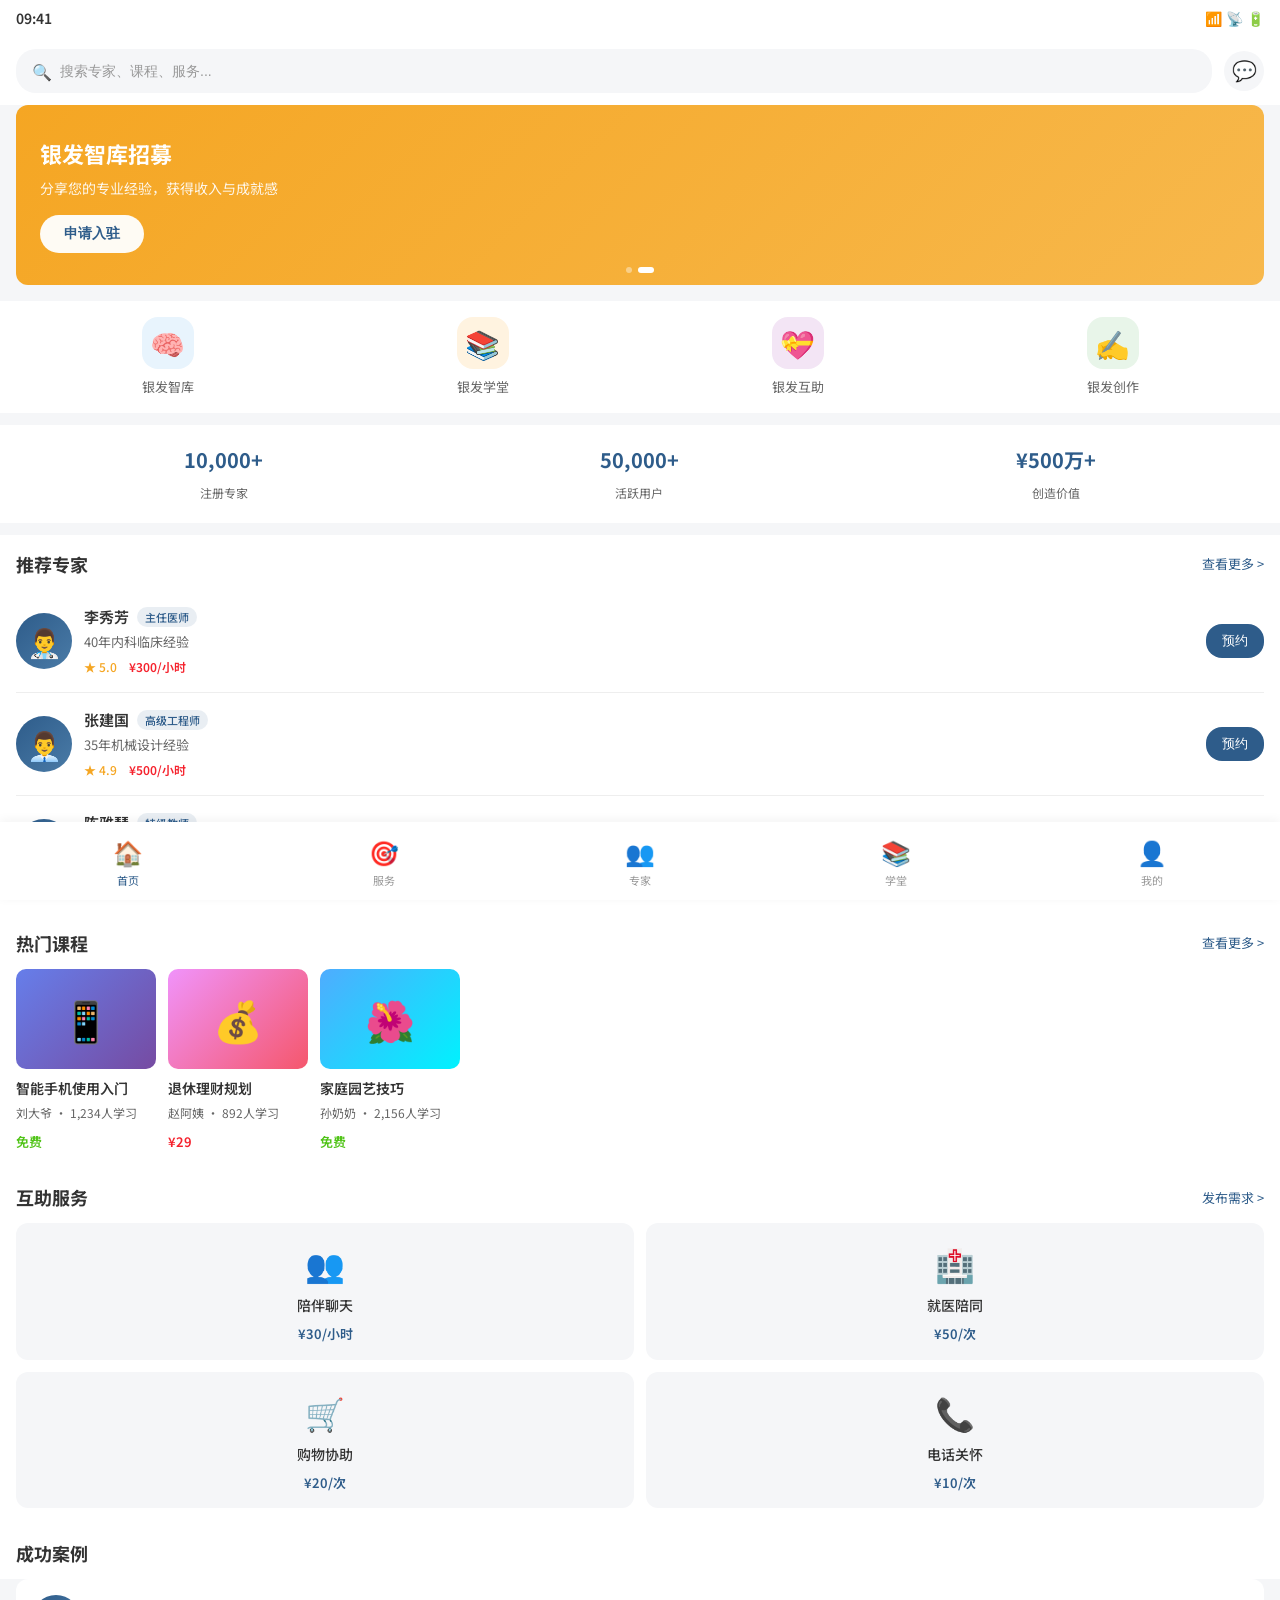
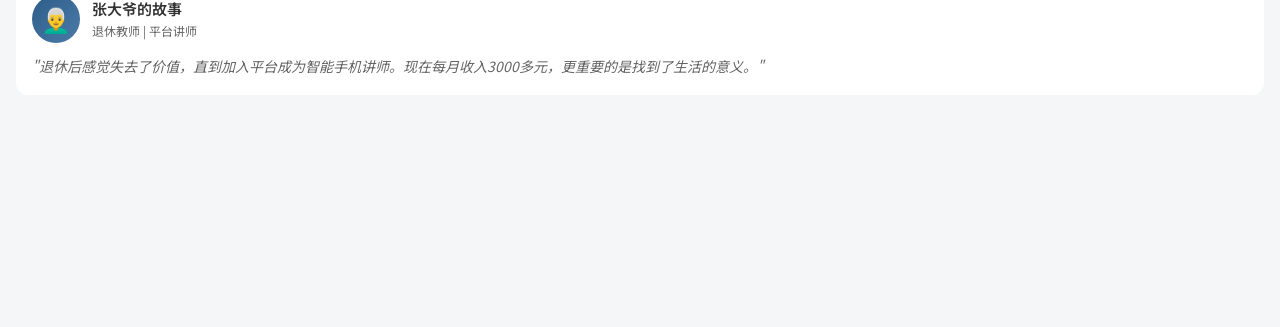
==== mobile.html @ 03b392d0 "Add files via upload" ====
<!DOCTYPE html>
<html lang="zh-CN">
<head>
    <meta charset="UTF-8">
    <meta name="viewport" content="width=device-width, initial-scale=1.0, maximum-scale=1.0, user-scalable=no">
    <meta name="apple-mobile-web-app-capable" content="yes">
    <meta name="apple-mobile-web-app-status-bar-style" content="black-translucent">
    <title>银发价值共创平台 - 手机版</title>
    <link rel="stylesheet" href="mobile.css">
    <link href="https://fonts.googleapis.com/css2?family=Noto+Sans+SC:wght@400;500;700&display=swap" rel="stylesheet">
</head>
<body>
    <!-- 底部导航栏 -->
    <nav class="bottom-nav">
        <a href="#home" class="nav-item active" data-page="home">
            <span class="nav-icon">🏠</span>
            <span class="nav-text">首页</span>
        </a>
        <a href="#services" class="nav-item" data-page="services">
            <span class="nav-icon">🎯</span>
            <span class="nav-text">服务</span>
        </a>
        <a href="#experts" class="nav-item" data-page="experts">
            <span class="nav-icon">👥</span>
            <span class="nav-text">专家</span>
        </a>
        <a href="#courses" class="nav-item" data-page="courses">
            <span class="nav-icon">📚</span>
            <span class="nav-text">学堂</span>
        </a>
        <a href="#profile" class="nav-item" data-page="profile">
            <span class="nav-icon">👤</span>
            <span class="nav-text">我的</span>
        </a>
    </nav>

    <!-- 首页 -->
    <section id="home" class="page active">
        <!-- 顶部状态栏 -->
        <div class="status-bar">
            <span class="time">09:41</span>
            <div class="status-icons">
                <span>📶</span>
                <span>📡</span>
                <span>🔋</span>
            </div>
        </div>

        <!-- 搜索栏 -->
        <div class="search-bar">
            <div class="search-input">
                <span class="search-icon">🔍</span>
                <input type="text" placeholder="搜索专家、课程、服务...">
            </div>
            <button class="msg-btn">💬</button>
        </div>

        <!-- 轮播Banner -->
        <div class="banner-slider">
            <div class="banner active" style="background: linear-gradient(135deg, #2E5C8A, #4A7BA7);">
                <div class="banner-content">
                    <h2>重新定义银发经济</h2>
                    <p>老年人不只是消费者，更是价值创造者</p>
                    <button class="banner-btn">立即加入</button>
                </div>
            </div>
            <div class="banner" style="background: linear-gradient(135deg, #F5A623, #F7B84C);">
                <div class="banner-content">
                    <h2>银发智库招募</h2>
                    <p>分享您的专业经验，获得收入与成就感</p>
                    <button class="banner-btn">申请入驻</button>
                </div>
            </div>
            <div class="banner-dots">
                <span class="dot active"></span>
                <span class="dot"></span>
            </div>
        </div>

        <!-- 快捷入口 -->
        <div class="quick-entry">
            <div class="entry-item" data-service="thinktank">
                <div class="entry-icon" style="background: #E8F4FD;">🧠</div>
                <span>银发智库</span>
            </div>
            <div class="entry-item" data-service="academy">
                <div class="entry-icon" style="background: #FFF3E0;">📚</div>
                <span>银发学堂</span>
            </div>
            <div class="entry-item" data-service="mutual">
                <div class="entry-icon" style="background: #F3E5F5;">💝</div>
                <span>银发互助</span>
            </div>
            <div class="entry-item" data-service="create">
                <div class="entry-icon" style="background: #E8F5E9;">✍️</div>
                <span>银发创作</span>
            </div>
        </div>

        <!-- 平台数据 -->
        <div class="platform-stats">
            <div class="stat-box">
                <span class="stat-num">10,000+</span>
                <span class="stat-label">注册专家</span>
            </div>
            <div class="stat-box">
                <span class="stat-num">50,000+</span>
                <span class="stat-label">活跃用户</span>
            </div>
            <div class="stat-box">
                <span class="stat-num">¥500万+</span>
                <span class="stat-label">创造价值</span>
            </div>
        </div>

        <!-- 推荐专家 -->
        <div class="section-header">
            <h3>推荐专家</h3>
            <a href="#experts" class="more-link">查看更多 ></a>
        </div>

        <div class="expert-list">
            <div class="expert-card-mini">
                <div class="expert-avatar-mini">👨‍⚕️</div>
                <div class="expert-info-mini">
                    <h4>李秀芳 <span class="expert-tag">主任医师</span></h4>
                    <p>40年内科临床经验</p>
                    <div class="expert-meta">
                        <span class="rating">★ 5.0</span>
                        <span class="price">¥300/小时</span>
                    </div>
                </div>
                <button class="btn-book">预约</button>
            </div>

            <div class="expert-card-mini">
                <div class="expert-avatar-mini">👨‍💼</div>
                <div class="expert-info-mini">
                    <h4>张建国 <span class="expert-tag">高级工程师</span></h4>
                    <p>35年机械设计经验</p>
                    <div class="expert-meta">
                        <span class="rating">★ 4.9</span>
                        <span class="price">¥500/小时</span>
                    </div>
                </div>
                <button class="btn-book">预约</button>
            </div>

            <div class="expert-card-mini">
                <div class="expert-avatar-mini">👩‍🏫</div>
                <div class="expert-info-mini">
                    <h4>陈雅琴 <span class="expert-tag">特级教师</span></h4>
                    <p>38年中学语文教学</p>
                    <div class="expert-meta">
                        <span class="rating">★ 4.9</span>
                        <span class="price">¥200/小时</span>
                    </div>
                </div>
                <button class="btn-book">预约</button>
            </div>
        </div>

        <!-- 热门课程 -->
        <div class="section-header">
            <h3>热门课程</h3>
            <a href="#courses" class="more-link">查看更多 ></a>
        </div>

        <div class="course-scroll">
            <div class="course-card-mini">
                <div class="course-img" style="background: linear-gradient(135deg, #667eea 0%, #764ba2 100%);">
                    <span class="course-icon">📱</span>
                </div>
                <div class="course-info-mini">
                    <h4>智能手机使用入门</h4>
                    <p>刘大爷 · 1,234人学习</p>
                    <span class="course-price-free">免费</span>
                </div>
            </div>

            <div class="course-card-mini">
                <div class="course-img" style="background: linear-gradient(135deg, #f093fb 0%, #f5576c 100%);">
                    <span class="course-icon">💰</span>
                </div>
                <div class="course-info-mini">
                    <h4>退休理财规划</h4>
                    <p>赵阿姨 · 892人学习</p>
                    <span class="course-price">¥29</span>
                </div>
            </div>

            <div class="course-card-mini">
                <div class="course-img" style="background: linear-gradient(135deg, #4facfe 0%, #00f2fe 100%);">
                    <span class="course-icon">🌺</span>
                </div>
                <div class="course-info-mini">
                    <h4>家庭园艺技巧</h4>
                    <p>孙奶奶 · 2,156人学习</p>
                    <span class="course-price-free">免费</span>
                </div>
            </div>
        </div>

        <!-- 互助服务 -->
        <div class="section-header">
            <h3>互助服务</h3>
            <a href="#" class="more-link">发布需求 ></a>
        </div>

        <div class="mutual-services">
            <div class="mutual-card">
                <span class="mutual-icon">👥</span>
                <span class="mutual-name">陪伴聊天</span>
                <span class="mutual-price">¥30/小时</span>
            </div>
            <div class="mutual-card">
                <span class="mutual-icon">🏥</span>
                <span class="mutual-name">就医陪同</span>
                <span class="mutual-price">¥50/次</span>
            </div>
            <div class="mutual-card">
                <span class="mutual-icon">🛒</span>
                <span class="mutual-name">购物协助</span>
                <span class="mutual-price">¥20/次</span>
            </div>
            <div class="mutual-card">
                <span class="mutual-icon">📞</span>
                <span class="mutual-name">电话关怀</span>
                <span class="mutual-price">¥10/次</span>
            </div>
        </div>

        <!-- 成功案例 -->
        <div class="section-header">
            <h3>成功案例</h3>
        </div>

        <div class="story-card-mini">
            <div class="story-header">
                <span class="story-avatar">👨‍🦳</span>
                <div class="story-author">
                    <h4>张大爷的故事</h4>
                    <p>退休教师 | 平台讲师</p>
                </div>
            </div>
            <p class="story-quote">"退休后感觉失去了价值，直到加入平台成为智能手机讲师。现在每月收入3000多元，更重要的是找到了生活的意义。"</p>
        </div>

        <!-- 底部留白 -->
        <div class="bottom-spacer"></div>
    </section>

    <!-- 服务页面 -->
    <section id="services" class="page">
        <div class="page-header">
            <h2>服务场景</h2>
        </div>

        <div class="service-grid">
            <div class="service-card-large" data-service="thinktank">
                <div class="service-header" style="background: linear-gradient(135deg, #667eea 0%, #764ba2 100%);">
                    <span class="service-icon-large">🧠</span>
                    <h3>银发智库</h3>
                    <p>经验变现，专业咨询</p>
                </div>
                <div class="service-body">
                    <div class="service-stats-row">
                        <span>2,000+ 专家入驻</span>
                        <span>500+ 企业客户</span>
                    </div>
                    <ul class="service-list">
                        <li>✓ 技术咨询与项目指导</li>
                        <li>✓ 人才培养与培训</li>
                        <li>✓ 企业顾问服务</li>
                    </ul>
                    <button class="btn-service-action">立即体验</button>
                </div>
            </div>

            <div class="service-card-large" data-service="academy">
                <div class="service-header" style="background: linear-gradient(135deg, #f093fb 0%, #f5576c 100%);">
                    <span class="service-icon-large">📚</span>
                    <h3>银发学堂</h3>
                    <p>技能共享，互相学习</p>
                </div>
                <div class="service-body">
                    <div class="service-stats-row">
                        <span>1,000+ 精品课程</span>
                        <span>5,000+ 讲师</span>
                    </div>
                    <ul class="service-list">
                        <li>✓ 财务规划课程</li>
                        <li>✓ 职场沟通技巧</li>
                        <li>✓ 智能手机使用</li>
                    </ul>
                    <button class="btn-service-action">立即体验</button>
                </div>
            </div>

            <div class="service-card-large" data-service="mutual">
                <div class="service-header" style="background: linear-gradient(135deg, #4facfe 0%, #00f2fe 100%);">
                    <span class="service-icon-large">💝</span>
                    <h3>银发互助</h3>
                    <p>情感陪伴，温暖相伴</p>
                </div>
                <div class="service-body">
                    <div class="service-stats-row">
                        <span>3,000+ 互助者</span>
                        <span>10,000+ 服务</span>
                    </div>
                    <ul class="service-list">
                        <li>✓ 陪伴聊天服务</li>
                        <li>✓ 日常照护协助</li>
                        <li>✓ 就医陪同服务</li>
                    </ul>
                    <button class="btn-service-action">立即体验</button>
                </div>
            </div>

            <div class="service-card-large" data-service="create">
                <div class="service-header" style="background: linear-gradient(135deg, #fa709a 0%, #fee140 100%);">
                    <span class="service-icon-large">✍️</span>
                    <h3>银发创作</h3>
                    <p>内容创作，分享人生</p>
                </div>
                <div class="service-body">
                    <div class="service-stats-row">
                        <span>50,000+ 原创内容</span>
                        <span>100万+ 阅读</span>
                    </div>
                    <ul class="service-list">
                        <li>✓ 文章与故事分享</li>
                        <li>✓ 视频内容创作</li>
                        <li>✓ 直播互动交流</li>
                    </ul>
                    <button class="btn-service-action">立即体验</button>
                </div>
            </div>
        </div>

        <div class="bottom-spacer"></div>
    </section>

    <!-- 专家页面 -->
    <section id="experts" class="page">
        <div class="page-header">
            <h2>银发智库</h2>
        </div>

        <!-- 搜索和筛选 -->
        <div class="filter-bar">
            <div class="search-box">
                <span class="search-icon">🔍</span>
                <input type="text" placeholder="搜索专家姓名、领域...">
            </div>
        </div>

        <div class="filter-tags">
            <span class="filter-tag active">全部</span>
            <span class="filter-tag">技术专家</span>
            <span class="filter-tag">医疗专家</span>
            <span class="filter-tag">财务专家</span>
            <span class="filter-tag">教育专家</span>
        </div>

        <!-- 专家列表 -->
        <div class="expert-list-full">
            <div class="expert-card-full">
                <div class="expert-header">
                    <span class="expert-avatar-full">👨‍⚕️</span>
                    <div class="expert-title-full">
                        <h4>李秀芳 <span class="badge">认证</span></h4>
                        <p>退休主任医师 · 40年经验</p>
                    </div>
                    <span class="expert-price-full">¥300/小时</span>
                </div>
                <div class="expert-tags-full">
                    <span class="tag-mini">健康咨询</span>
                    <span class="tag-mini">慢病管理</span>
                    <span class="tag-mini">体检解读</span>
                </div>
                <div class="expert-rating-full">
                    <span class="stars">★★★★★</span>
                    <span class="rating-text">5.0分 (256条评价)</span>
                    <span class="service-count">已服务 512 人</span>
                </div>
                <div class="expert-actions">
                    <button class="btn-consult">立即咨询</button>
                    <button class="btn-favorite">❤️</button>
                </div>
            </div>

            <div class="expert-card-full">
                <div class="expert-header">
                    <span class="expert-avatar-full">👨‍💼</span>
                    <div class="expert-title-full">
                        <h4>张建国 <span class="badge">认证</span></h4>
                        <p>退休高级工程师 · 35年经验</p>
                    </div>
                    <span class="expert-price-full">¥500/小时</span>
                </div>
                <div class="expert-tags-full">
                    <span class="tag-mini">技术咨询</span>
                    <span class="tag-mini">项目评审</span>
                    <span class="tag-mini">工艺改进</span>
                </div>
                <div class="expert-rating-full">
                    <span class="stars">★★★★★</span>
                    <span class="rating-text">4.9分 (128条评价)</span>
                    <span class="service-count">已服务 256 人</span>
                </div>
                <div class="expert-actions">
                    <button class="btn-consult">立即咨询</button>
                    <button class="btn-favorite">❤️</button>
                </div>
            </div>

            <div class="expert-card-full">
                <div class="expert-header">
                    <span class="expert-avatar-full">👩‍🏫</span>
                    <div class="expert-title-full">
                        <h4>陈雅琴 <span class="badge">认证</span></h4>
                        <p>退休特级教师 · 38年经验</p>
                    </div>
                    <span class="expert-price-full">¥200/小时</span>
                </div>
                <div class="expert-tags-full">
                    <span class="tag-mini">作文辅导</span>
                    <span class="tag-mini">阅读指导</span>
                    <span class="tag-mini">学习方法</span>
                </div>
                <div class="expert-rating-full">
                    <span class="stars">★★★★★</span>
                    <span class="rating-text">4.9分 (167条评价)</span>
                    <span class="service-count">已服务 334 人</span>
                </div>
                <div class="expert-actions">
                    <button class="btn-consult">立即咨询</button>
                    <button class="btn-favorite">❤️</button>
                </div>
            </div>

            <div class="expert-card-full">
                <div class="expert-header">
                    <span class="expert-avatar-full">👨‍💼</span>
                    <div class="expert-title-full">
                        <h4>王明德 <span class="badge">认证</span></h4>
                        <p>退休财务总监 · 30年经验</p>
                    </div>
                    <span class="expert-price-full">¥400/小时</span>
                </div>
                <div class="expert-tags-full">
                    <span class="tag-mini">财务规划</span>
                    <span class="tag-mini">税务咨询</span>
                    <span class="tag-mini">理财建议</span>
                </div>
                <div class="expert-rating-full">
                    <span class="stars">★★★★★</span>
                    <span class="rating-text">4.8分 (89条评价)</span>
                    <span class="service-count">已服务 178 人</span>
                </div>
                <div class="expert-actions">
                    <button class="btn-consult">立即咨询</button>
                    <button class="btn-favorite">❤️</button>
                </div>
            </div>
        </div>

        <div class="bottom-spacer"></div>
    </section>

    <!-- 学堂页面 -->
    <section id="courses" class="page">
        <div class="page-header">
            <h2>银发学堂</h2>
        </div>

        <!-- 课程分类 -->
        <div class="course-categories">
            <div class="category-item active">
                <span class="category-icon">📱</span>
                <span>智能设备</span>
            </div>
            <div class="category-item">
                <span class="category-icon">💰</span>
                <span>理财规划</span>
            </div>
            <div class="category-item">
                <span class="category-icon">🌺</span>
                <span>兴趣爱好</span>
            </div>
            <div class="category-item">
                <span class="category-icon">💪</span>
                <span>健康养生</span>
            </div>
            <div class="category-item">
                <span class="category-icon">🎨</span>
                <span>艺术文化</span>
            </div>
        </div>

        <!-- 课程列表 -->
        <div class="course-list-full">
            <div class="course-card-full">
                <div class="course-img-full" style="background: linear-gradient(135deg, #667eea 0%, #764ba2 100%);">
                    <span class="course-play">▶️</span>
                </div>
                <div class="course-content-full">
                    <h4>智能手机使用入门 - 从入门到精通</h4>
                    <p class="course-instructor">刘大爷 · 退休IT工程师</p>
                    <div class="course-meta-full">
                        <span class="course-students">👥 1,234人学习</span>
                        <span class="course-rating">★ 4.9分</span>
                    </div>
                    <div class="course-footer">
                        <span class="course-lessons">12节课 · 共3小时</span>
                        <span class="course-price-tag free">免费</span>
                    </div>
                </div>
            </div>

            <div class="course-card-full">
                <div class="course-img-full" style="background: linear-gradient(135deg, #f093fb 0%, #f5576c 100%);">
                    <span class="course-play">▶️</span>
                </div>
                <div class="course-content-full">
                    <h4>退休理财规划 - 让养老金保值增值</h4>
                    <p class="course-instructor">赵阿姨 · 退休银行经理</p>
                    <div class="course-meta-full">
                        <span class="course-students">👥 892人学习</span>
                        <span class="course-rating">★ 4.8分</span>
                    </div>
                    <div class="course-footer">
                        <span class="course-lessons">8节课 · 共2小时</span>
                        <span class="course-price-tag">¥29</span>
                    </div>
                </div>
            </div>

            <div class="course-card-full">
                <div class="course-img-full" style="background: linear-gradient(135deg, #4facfe 0%, #00f2fe 100%);">
                    <span class="course-play">▶️</span>
                </div>
                <div class="course-content-full">
                    <h4>家庭园艺技巧 - 打造阳台花园</h4>
                    <p class="course-instructor">孙奶奶 · 退休园艺师</p>
                    <div class="course-meta-full">
                        <span class="course-students">👥 2,156人学习</span>
                        <span class="course-rating">★ 4.9分</span>
                    </div>
                    <div class="course-footer">
                        <span class="course-lessons">15节课 · 共4小时</span>
                        <span class="course-price-tag free">免费</span>
                    </div>
                </div>
            </div>

            <div class="course-card-full">
                <div class="course-img-full" style="background: linear-gradient(135deg, #fa709a 0%, #fee140 100%);">
                    <span class="course-play">▶️</span>
                </div>
                <div class="course-content-full">
                    <h4>国画基础入门 - 梅兰竹菊</h4>
                    <p class="course-instructor">周老师 · 退休美术教师</p>
                    <div class="course-meta-full">
                        <span class="course-students">👥 567人学习</span>
                        <span class="course-rating">★ 5.0分</span>
                    </div>
                    <div class="course-footer">
                        <span class="course-lessons">20节课 · 共6小时</span>
                        <span class="course-price-tag">¥49</span>
                    </div>
                </div>
            </div>
        </div>

        <div class="bottom-spacer"></div>
    </section>

    <!-- 个人中心页面 -->
    <section id="profile" class="page">
        <!-- 用户信息 -->
        <div class="profile-header">
            <div class="profile-bg"></div>
            <div class="profile-info">
                <div class="profile-avatar">👤</div>
                <div class="profile-text">
                    <h3>点击登录</h3>
                    <p>登录后享受更多服务</p>
                </div>
                <span class="profile-arrow">></span>
            </div>
        </div>

        <!-- 功能入口 -->
        <div class="profile-menu">
            <div class="menu-item">
                <span class="menu-icon">📝</span>
                <span class="menu-text">我的预约</span>
                <span class="menu-arrow">></span>
            </div>
            <div class="menu-item">
                <span class="menu-icon">📚</span>
                <span class="menu-text">我的课程</span>
                <span class="menu-arrow">></span>
            </div>
            <div class="menu-item">
                <span class="menu-icon">❤️</span>
                <span class="menu-text">我的收藏</span>
                <span class="menu-arrow">></span>
            </div>
            <div class="menu-item">
                <span class="menu-icon">💬</span>
                <span class="menu-text">我的消息</span>
                <span class="badge-count">3</span>
                <span class="menu-arrow">></span>
            </div>
        </div>

        <!-- 成为提供者 -->
        <div class="become-provider">
            <h4>成为价值创造者</h4>
            <div class="provider-options">
                <div class="provider-option">
                    <span class="provider-icon">👨‍🏫</span>
                    <span>成为专家</span>
                </div>
                <div class="provider-option">
                    <span class="provider-icon">📚</span>
                    <span>成为讲师</span>
                </div>
                <div class="provider-option">
                    <span class="provider-icon">🤝</span>
                    <span>成为志愿者</span>
                </div>
            </div>
        </div>

        <!-- 其他功能 -->
        <div class="profile-menu">
            <div class="menu-item">
                <span class="menu-icon">🏠</span>
                <span class="menu-text">地址管理</span>
                <span class="menu-arrow">></span>
            </div>
            <div class="menu-item">
                <span class="menu-icon">💳</span>
                <span class="menu-text">钱包</span>
                <span class="menu-arrow">></span>
            </div>
            <div class="menu-item">
                <span class="menu-icon">⚙️</span>
                <span class="menu-text">设置</span>
                <span class="menu-arrow">></span>
            </div>
            <div class="menu-item">
                <span class="menu-icon">📞</span>
                <span class="menu-text">联系客服</span>
                <span class="menu-arrow">></span>
            </div>
        </div>

        <!-- 平台信息 -->
        <div class="platform-info">
            <p>客服热线：400-888-8888</p>
            <p>服务时间：9:00-18:00</p>
            <p class="version">版本 1.0.0</p>
        </div>

        <div class="bottom-spacer"></div>
    </section>

    <!-- 登录弹窗 -->
    <div id="loginModal" class="modal">
        <div class="modal-content">
            <div class="modal-header">
                <h3>欢迎登录</h3>
                <span class="modal-close">&times;</span>
            </div>
            <form id="loginForm">
                <div class="form-group">
                    <label>手机号</label>
                    <input type="tel" placeholder="请输入手机号" maxlength="11">
                </div>
                <div class="form-group">
                    <label>验证码</label>
                    <div class="verify-box">
                        <input type="text" placeholder="请输入验证码" maxlength="6">
                        <button type="button" class="btn-get-code">获取验证码</button>
                    </div>
                </div>
                <button type="submit" class="btn-login-submit">登录</button>
            </form>
            <p class="login-tips">未注册手机号验证后将自动创建账号</p>
        </div>
    </div>

    <script src="mobile.js"></script>
</body>
</html>
---- mobile.css ----
/* 移动端样式 - 银发价值共创平台 */

* {
    margin: 0;
    padding: 0;
    box-sizing: border-box;
    -webkit-tap-highlight-color: transparent;
}

:root {
    --primary-color: #2E5C8A;
    --primary-light: #4A7BA7;
    --secondary-color: #F5A623;
    --text-dark: #333333;
    --text-gray: #666666;
    --text-light: #999999;
    --bg-light: #F5F6F8;
    --bg-white: #FFFFFF;
    --border-color: #EEEEEE;
    --success-color: #52C41A;
    --warning-color: #FAAD14;
    --error-color: #F5222D;
    --safe-area-bottom: env(safe-area-inset-bottom, 0px);
}

html {
    font-size: 16px;
}

body {
    font-family: -apple-system, BlinkMacSystemFont, 'Noto Sans SC', 'Segoe UI', sans-serif;
    background: var(--bg-light);
    color: var(--text-dark);
    line-height: 1.5;
    padding-bottom: calc(60px + var(--safe-area-bottom));
    -webkit-font-smoothing: antialiased;
}

/* 页面容器 */
.page {
    display: none;
    min-height: 100vh;
    padding-bottom: 80px;
}

.page.active {
    display: block;
}

/* 底部导航栏 */
.bottom-nav {
    position: fixed;
    bottom: 0;
    left: 0;
    right: 0;
    background: var(--bg-white);
    display: flex;
    justify-content: space-around;
    padding: 8px 0 calc(8px + var(--safe-area-bottom));
    box-shadow: 0 -2px 10px rgba(0, 0, 0, 0.05);
    z-index: 1000;
}

.nav-item {
    display: flex;
    flex-direction: column;
    align-items: center;
    text-decoration: none;
    color: var(--text-light);
    padding: 4px 12px;
    transition: color 0.3s;
}

.nav-item.active {
    color: var(--primary-color);
}

.nav-icon {
    font-size: 24px;
    margin-bottom: 2px;
}

.nav-text {
    font-size: 11px;
}

/* 状态栏 */
.status-bar {
    display: flex;
    justify-content: space-between;
    align-items: center;
    padding: 8px 16px;
    background: var(--bg-white);
    font-size: 14px;
    font-weight: 600;
}

.status-icons {
    display: flex;
    gap: 4px;
}

/* 搜索栏 */
.search-bar {
    display: flex;
    align-items: center;
    gap: 12px;
    padding: 12px 16px;
    background: var(--bg-white);
}

.search-input {
    flex: 1;
    display: flex;
    align-items: center;
    background: var(--bg-light);
    border-radius: 20px;
    padding: 10px 16px;
}

.search-icon {
    font-size: 16px;
    margin-right: 8px;
    color: var(--text-light);
}

.search-input input {
    flex: 1;
    border: none;
    background: transparent;
    font-size: 14px;
    outline: none;
}

.search-input input::placeholder {
    color: var(--text-light);
}

.msg-btn {
    width: 40px;
    height: 40px;
    border: none;
    background: var(--bg-light);
    border-radius: 50%;
    font-size: 20px;
    display: flex;
    align-items: center;
    justify-content: center;
}

/* 轮播Banner */
.banner-slider {
    position: relative;
    margin: 0 16px 16px;
    border-radius: 12px;
    overflow: hidden;
}

.banner {
    display: none;
    padding: 32px 24px;
    color: white;
    min-height: 160px;
}

.banner.active {
    display: block;
}

.banner-content h2 {
    font-size: 22px;
    font-weight: 700;
    margin-bottom: 8px;
}

.banner-content p {
    font-size: 14px;
    opacity: 0.9;
    margin-bottom: 16px;
}

.banner-btn {
    background: rgba(255, 255, 255, 0.95);
    color: var(--primary-color);
    border: none;
    padding: 10px 24px;
    border-radius: 20px;
    font-size: 14px;
    font-weight: 600;
}

.banner-dots {
    position: absolute;
    bottom: 12px;
    left: 50%;
    transform: translateX(-50%);
    display: flex;
    gap: 6px;
}

.dot {
    width: 6px;
    height: 6px;
    border-radius: 50%;
    background: rgba(255, 255, 255, 0.4);
}

.dot.active {
    background: white;
    width: 16px;
    border-radius: 3px;
}

/* 快捷入口 */
.quick-entry {
    display: grid;
    grid-template-columns: repeat(4, 1fr);
    gap: 12px;
    padding: 16px;
    background: var(--bg-white);
    margin-bottom: 12px;
}

.entry-item {
    display: flex;
    flex-direction: column;
    align-items: center;
    gap: 8px;
}

.entry-icon {
    width: 52px;
    height: 52px;
    border-radius: 16px;
    display: flex;
    align-items: center;
    justify-content: center;
    font-size: 28px;
}

.entry-item span:last-child {
    font-size: 13px;
    color: var(--text-gray);
}

/* 平台数据 */
.platform-stats {
    display: flex;
    justify-content: space-around;
    padding: 20px 16px;
    background: var(--bg-white);
    margin-bottom: 12px;
}

.stat-box {
    text-align: center;
}

.stat-num {
    display: block;
    font-size: 20px;
    font-weight: 700;
    color: var(--primary-color);
    margin-bottom: 4px;
}

.stat-label {
    font-size: 12px;
    color: var(--text-gray);
}

/* 区块标题 */
.section-header {
    display: flex;
    justify-content: space-between;
    align-items: center;
    padding: 16px 16px 12px;
    background: var(--bg-white);
}

.section-header h3 {
    font-size: 18px;
    font-weight: 700;
}

.more-link {
    font-size: 13px;
    color: var(--primary-color);
    text-decoration: none;
}

/* 专家列表（迷你卡片） */
.expert-list {
    background: var(--bg-white);
    padding: 0 16px 16px;
}

.expert-card-mini {
    display: flex;
    align-items: center;
    padding: 16px 0;
    border-bottom: 1px solid var(--border-color);
}

.expert-card-mini:last-child {
    border-bottom: none;
}

.expert-avatar-mini {
    width: 56px;
    height: 56px;
    background: linear-gradient(135deg, var(--primary-color), var(--primary-light));
    border-radius: 50%;
    display: flex;
    align-items: center;
    justify-content: center;
    font-size: 28px;
    margin-right: 12px;
    flex-shrink: 0;
}

.expert-info-mini {
    flex: 1;
}

.expert-info-mini h4 {
    font-size: 15px;
    font-weight: 600;
    margin-bottom: 4px;
    display: flex;
    align-items: center;
    gap: 8px;
}

.expert-tag {
    font-size: 11px;
    color: var(--primary-color);
    background: rgba(46, 92, 138, 0.1);
    padding: 2px 8px;
    border-radius: 10px;
    font-weight: 500;
}

.expert-info-mini p {
    font-size: 13px;
    color: var(--text-gray);
    margin-bottom: 6px;
}

.expert-meta {
    display: flex;
    gap: 12px;
    font-size: 12px;
}

.rating {
    color: var(--secondary-color);
    font-weight: 500;
}

.price {
    color: var(--error-color);
    font-weight: 600;
}

.btn-book {
    background: var(--primary-color);
    color: white;
    border: none;
    padding: 8px 16px;
    border-radius: 16px;
    font-size: 13px;
    font-weight: 500;
    margin-left: 8px;
}

/* 课程滚动 */
.course-scroll {
    display: flex;
    gap: 12px;
    padding: 0 16px 16px;
    background: var(--bg-white);
    overflow-x: auto;
    scrollbar-width: none;
}

.course-scroll::-webkit-scrollbar {
    display: none;
}

.course-card-mini {
    flex-shrink: 0;
    width: 140px;
}

.course-img {
    width: 140px;
    height: 100px;
    border-radius: 10px;
    display: flex;
    align-items: center;
    justify-content: center;
    margin-bottom: 10px;
}

.course-icon {
    font-size: 40px;
}

.course-info-mini h4 {
    font-size: 14px;
    font-weight: 600;
    margin-bottom: 6px;
    line-height: 1.4;
    display: -webkit-box;
    -webkit-line-clamp: 2;
    -webkit-box-orient: vertical;
    overflow: hidden;
}

.course-info-mini p {
    font-size: 12px;
    color: var(--text-gray);
    margin-bottom: 6px;
}

.course-price-free {
    font-size: 13px;
    color: var(--success-color);
    font-weight: 600;
}

.course-price {
    font-size: 13px;
    color: var(--error-color);
    font-weight: 600;
}

/* 互助服务 */
.mutual-services {
    display: grid;
    grid-template-columns: repeat(2, 1fr);
    gap: 12px;
    padding: 0 16px 16px;
    background: var(--bg-white);
}

.mutual-card {
    background: var(--bg-light);
    border-radius: 12px;
    padding: 16px;
    display: flex;
    flex-direction: column;
    align-items: center;
    gap: 8px;
}

.mutual-icon {
    font-size: 32px;
}

.mutual-name {
    font-size: 14px;
    font-weight: 500;
}

.mutual-price {
    font-size: 13px;
    color: var(--primary-color);
    font-weight: 600;
}

/* 成功案例 */
.story-card-mini {
    background: var(--bg-white);
    margin: 0 16px 12px;
    padding: 16px;
    border-radius: 12px;
}

.story-header {
    display: flex;
    align-items: center;
    gap: 12px;
    margin-bottom: 12px;
}

.story-avatar {
    width: 48px;
    height: 48px;
    background: linear-gradient(135deg, var(--primary-color), var(--primary-light));
    border-radius: 50%;
    display: flex;
    align-items: center;
    justify-content: center;
    font-size: 24px;
}

.story-author h4 {
    font-size: 15px;
    font-weight: 600;
    margin-bottom: 2px;
}

.story-author p {
    font-size: 12px;
    color: var(--text-gray);
}

.story-quote {
    font-size: 14px;
    color: var(--text-gray);
    line-height: 1.7;
    font-style: italic;
}

/* 页面标题 */
.page-header {
    background: var(--bg-white);
    padding: 16px;
    text-align: center;
    border-bottom: 1px solid var(--border-color);
}

.page-header h2 {
    font-size: 18px;
    font-weight: 700;
}

/* 服务页面 */
.service-grid {
    padding: 16px;
}

.service-card-large {
    background: var(--bg-white);
    border-radius: 16px;
    overflow: hidden;
    margin-bottom: 16px;
    box-shadow: 0 2px 8px rgba(0, 0, 0, 0.04);
}

.service-header {
    padding: 24px;
    color: white;
    text-align: center;
}

.service-icon-large {
    font-size: 48px;
    display: block;
    margin-bottom: 12px;
}

.service-header h3 {
    font-size: 20px;
    font-weight: 700;
    margin-bottom: 6px;
}

.service-header p {
    font-size: 14px;
    opacity: 0.9;
}

.service-body {
    padding: 20px;
}

.service-stats-row {
    display: flex;
    justify-content: space-around;
    padding-bottom: 16px;
    border-bottom: 1px solid var(--border-color);
    margin-bottom: 16px;
    font-size: 13px;
    color: var(--text-gray);
}

.service-list {
    list-style: none;
    margin-bottom: 20px;
}

.service-list li {
    padding: 8px 0;
    font-size: 14px;
    color: var(--text-gray);
}

.btn-service-action {
    width: 100%;
    background: var(--primary-color);
    color: white;
    border: none;
    padding: 14px;
    border-radius: 10px;
    font-size: 15px;
    font-weight: 600;
}

/* 筛选栏 */
.filter-bar {
    padding: 12px 16px;
    background: var(--bg-white);
}

.search-box {
    display: flex;
    align-items: center;
    background: var(--bg-light);
    border-radius: 20px;
    padding: 10px 16px;
}

.search-box input {
    flex: 1;
    border: none;
    background: transparent;
    font-size: 14px;
    outline: none;
    margin-left: 8px;
}

.filter-tags {
    display: flex;
    gap: 10px;
    padding: 12px 16px;
    background: var(--bg-white);
    overflow-x: auto;
    scrollbar-width: none;
}

.filter-tags::-webkit-scrollbar {
    display: none;
}

.filter-tag {
    flex-shrink: 0;
    padding: 8px 16px;
    background: var(--bg-light);
    border-radius: 16px;
    font-size: 13px;
    color: var(--text-gray);
}

.filter-tag.active {
    background: var(--primary-color);
    color: white;
}

/* 专家列表（完整） */
.expert-list-full {
    padding: 16px;
}

.expert-card-full {
    background: var(--bg-white);
    border-radius: 16px;
    padding: 16px;
    margin-bottom: 12px;
}

.expert-header {
    display: flex;
    align-items: center;
    margin-bottom: 12px;
}

.expert-avatar-full {
    width: 60px;
    height: 60px;
    background: linear-gradient(135deg, var(--primary-color), var(--primary-light));
    border-radius: 50%;
    display: flex;
    align-items: center;
    justify-content: center;
    font-size: 30px;
    margin-right: 12px;
}

.expert-title-full {
    flex: 1;
}

.expert-title-full h4 {
    font-size: 16px;
    font-weight: 600;
    margin-bottom: 4px;
    display: flex;
    align-items: center;
    gap: 8px;
}

.badge {
    font-size: 10px;
    color: white;
    background: var(--success-color);
    padding: 2px 6px;
    border-radius: 8px;
    font-weight: 500;
}

.expert-title-full p {
    font-size: 13px;
    color: var(--text-gray);
}

.expert-price-full {
    font-size: 18px;
    font-weight: 700;
    color: var(--error-color);
}

.expert-tags-full {
    display: flex;
    gap: 8px;
    margin-bottom: 12px;
}

.tag-mini {
    font-size: 12px;
    color: var(--primary-color);
    background: rgba(46, 92, 138, 0.1);
    padding: 4px 10px;
    border-radius: 10px;
}

.expert-rating-full {
    display: flex;
    align-items: center;
    gap: 12px;
    margin-bottom: 16px;
    font-size: 12px;
}

.stars {
    color: var(--secondary-color);
}

.rating-text {
    color: var(--text-gray);
}

.service-count {
    color: var(--text-light);
}

.expert-actions {
    display: flex;
    gap: 12px;
}

.btn-consult {
    flex: 1;
    background: var(--primary-color);
    color: white;
    border: none;
    padding: 12px;
    border-radius: 10px;
    font-size: 15px;
    font-weight: 600;
}

.btn-favorite {
    width: 48px;
    background: var(--bg-light);
    border: none;
    border-radius: 10px;
    font-size: 20px;
}

/* 课程分类 */
.course-categories {
    display: flex;
    gap: 12px;
    padding: 16px;
    background: var(--bg-white);
    overflow-x: auto;
    scrollbar-width: none;
}

.course-categories::-webkit-scrollbar {
    display: none;
}

.category-item {
    flex-shrink: 0;
    display: flex;
    flex-direction: column;
    align-items: center;
    gap: 6px;
    padding: 12px 16px;
    background: var(--bg-light);
    border-radius: 12px;
    min-width: 72px;
}

.category-item.active {
    background: var(--primary-color);
    color: white;
}

.category-icon {
    font-size: 24px;
}

.category-item span:last-child {
    font-size: 12px;
}

/* 课程列表（完整） */
.course-list-full {
    padding: 16px;
}

.course-card-full {
    background: var(--bg-white);
    border-radius: 16px;
    overflow: hidden;
    margin-bottom: 16px;
}

.course-img-full {
    position: relative;
    height: 180px;
}

.course-play {
    position: absolute;
    top: 50%;
    left: 50%;
    transform: translate(-50%, -50%);
    font-size: 48px;
    opacity: 0.9;
}

.course-content-full {
    padding: 16px;
}

.course-content-full h4 {
    font-size: 16px;
    font-weight: 600;
    margin-bottom: 8px;
    line-height: 1.4;
}

.course-instructor {
    font-size: 13px;
    color: var(--text-gray);
    margin-bottom: 12px;
}

.course-meta-full {
    display: flex;
    gap: 16px;
    font-size: 12px;
    color: var(--text-gray);
    margin-bottom: 12px;
}

.course-footer {
    display: flex;
    justify-content: space-between;
    align-items: center;
    padding-top: 12px;
    border-top: 1px solid var(--border-color);
}

.course-lessons {
    font-size: 12px;
    color: var(--text-gray);
}

.course-price-tag {
    font-size: 16px;
    font-weight: 700;
    color: var(--error-color);
}

.course-price-tag.free {
    color: var(--success-color);
}

/* 个人中心 */
.profile-header {
    position: relative;
    margin-bottom: 12px;
}

.profile-bg {
    height: 100px;
    background: linear-gradient(135deg, var(--primary-color), var(--primary-light));
}

.profile-info {
    display: flex;
    align-items: center;
    padding: 0 16px 16px;
    margin-top: -30px;
}

.profile-avatar {
    width: 80px;
    height: 80px;
    background: var(--bg-white);
    border-radius: 50%;
    display: flex;
    align-items: center;
    justify-content: center;
    font-size: 40px;
    border: 4px solid var(--bg-white);
    margin-right: 16px;
}

.profile-text {
    flex: 1;
}

.profile-text h3 {
    font-size: 18px;
    font-weight: 600;
    margin-bottom: 4px;
}

.profile-text p {
    font-size: 13px;
    color: var(--text-gray);
}

.profile-arrow {
    font-size: 20px;
    color: var(--text-light);
}

.profile-menu {
    background: var(--bg-white);
    margin-bottom: 12px;
}

.menu-item {
    display: flex;
    align-items: center;
    padding: 16px;
    border-bottom: 1px solid var(--border-color);
}

.menu-item:last-child {
    border-bottom: none;
}

.menu-icon {
    font-size: 24px;
    margin-right: 12px;
}

.menu-text {
    flex: 1;
    font-size: 15px;
}

.badge-count {
    background: var(--error-color);
    color: white;
    font-size: 11px;
    padding: 2px 8px;
    border-radius: 10px;
    margin-right: 8px;
}

.menu-arrow {
    font-size: 18px;
    color: var(--text-light);
}

.become-provider {
    background: var(--bg-white);
    padding: 16px;
    margin-bottom: 12px;
}

.become-provider h4 {
    font-size: 16px;
    font-weight: 600;
    margin-bottom: 16px;
}

.provider-options {
    display: flex;
    gap: 12px;
}

.provider-option {
    flex: 1;
    background: var(--bg-light);
    border-radius: 12px;
    padding: 16px;
    text-align: center;
}

.provider-icon {
    font-size: 32px;
    display: block;
    margin-bottom: 8px;
}

.provider-option span:last-child {
    font-size: 13px;
    color: var(--text-gray);
}

.platform-info {
    text-align: center;
    padding: 24px 16px;
    font-size: 12px;
    color: var(--text-light);
}

.platform-info p {
    margin-bottom: 4px;
}

.platform-info .version {
    margin-top: 12px;
}

/* 弹窗 */
.modal {
    display: none;
    position: fixed;
    top: 0;
    left: 0;
    right: 0;
    bottom: 0;
    background: rgba(0, 0, 0, 0.5);
    z-index: 2000;
    align-items: flex-end;
}

.modal.active {
    display: flex;
}

.modal-content {
    background: var(--bg-white);
    width: 100%;
    border-radius: 20px 20px 0 0;
    padding: 24px 20px calc(24px + var(--safe-area-bottom));
    animation: slideUp 0.3s ease;
}

@keyframes slideUp {
    from {
        transform: translateY(100%);
    }
    to {
        transform: translateY(0);
    }
}

.modal-header {
    display: flex;
    justify-content: space-between;
    align-items: center;
    margin-bottom: 24px;
}

.modal-header h3 {
    font-size: 20px;
    font-weight: 700;
}

.modal-close {
    font-size: 28px;
    color: var(--text-light);
}

.form-group {
    margin-bottom: 20px;
}

.form-group label {
    display: block;
    font-size: 14px;
    font-weight: 500;
    margin-bottom: 8px;
}

.form-group input {
    width: 100%;
    padding: 14px 16px;
    border: 1px solid var(--border-color);
    border-radius: 10px;
    font-size: 15px;
    outline: none;
}

.form-group input:focus {
    border-color: var(--primary-color);
}

.verify-box {
    display: flex;
    gap: 12px;
}

.verify-box input {
    flex: 1;
}

.btn-get-code {
    background: var(--bg-light);
    border: none;
    padding: 0 16px;
    border-radius: 10px;
    font-size: 13px;
    color: var(--primary-color);
    font-weight: 500;
    white-space: nowrap;
}

.btn-get-code:disabled {
    color: var(--text-light);
}

.btn-login-submit {
    width: 100%;
    background: var(--primary-color);
    color: white;
    border: none;
    padding: 16px;
    border-radius: 10px;
    font-size: 16px;
    font-weight: 600;
    margin-top: 8px;
}

.login-tips {
    text-align: center;
    font-size: 13px;
    color: var(--text-light);
    margin-top: 16px;
}

/* 底部留白 */
.bottom-spacer {
    height: 80px;
}

/* Toast提示 */
.toast {
    position: fixed;
    top: 50%;
    left: 50%;
    transform: translate(-50%, -50%);
    background: rgba(0, 0, 0, 0.8);
    color: white;
    padding: 12px 24px;
    border-radius: 8px;
    font-size: 14px;
    z-index: 3000;
    animation: fadeIn 0.2s ease;
}

@keyframes fadeIn {
    from {
        opacity: 0;
    }
    to {
        opacity: 1;
    }
}
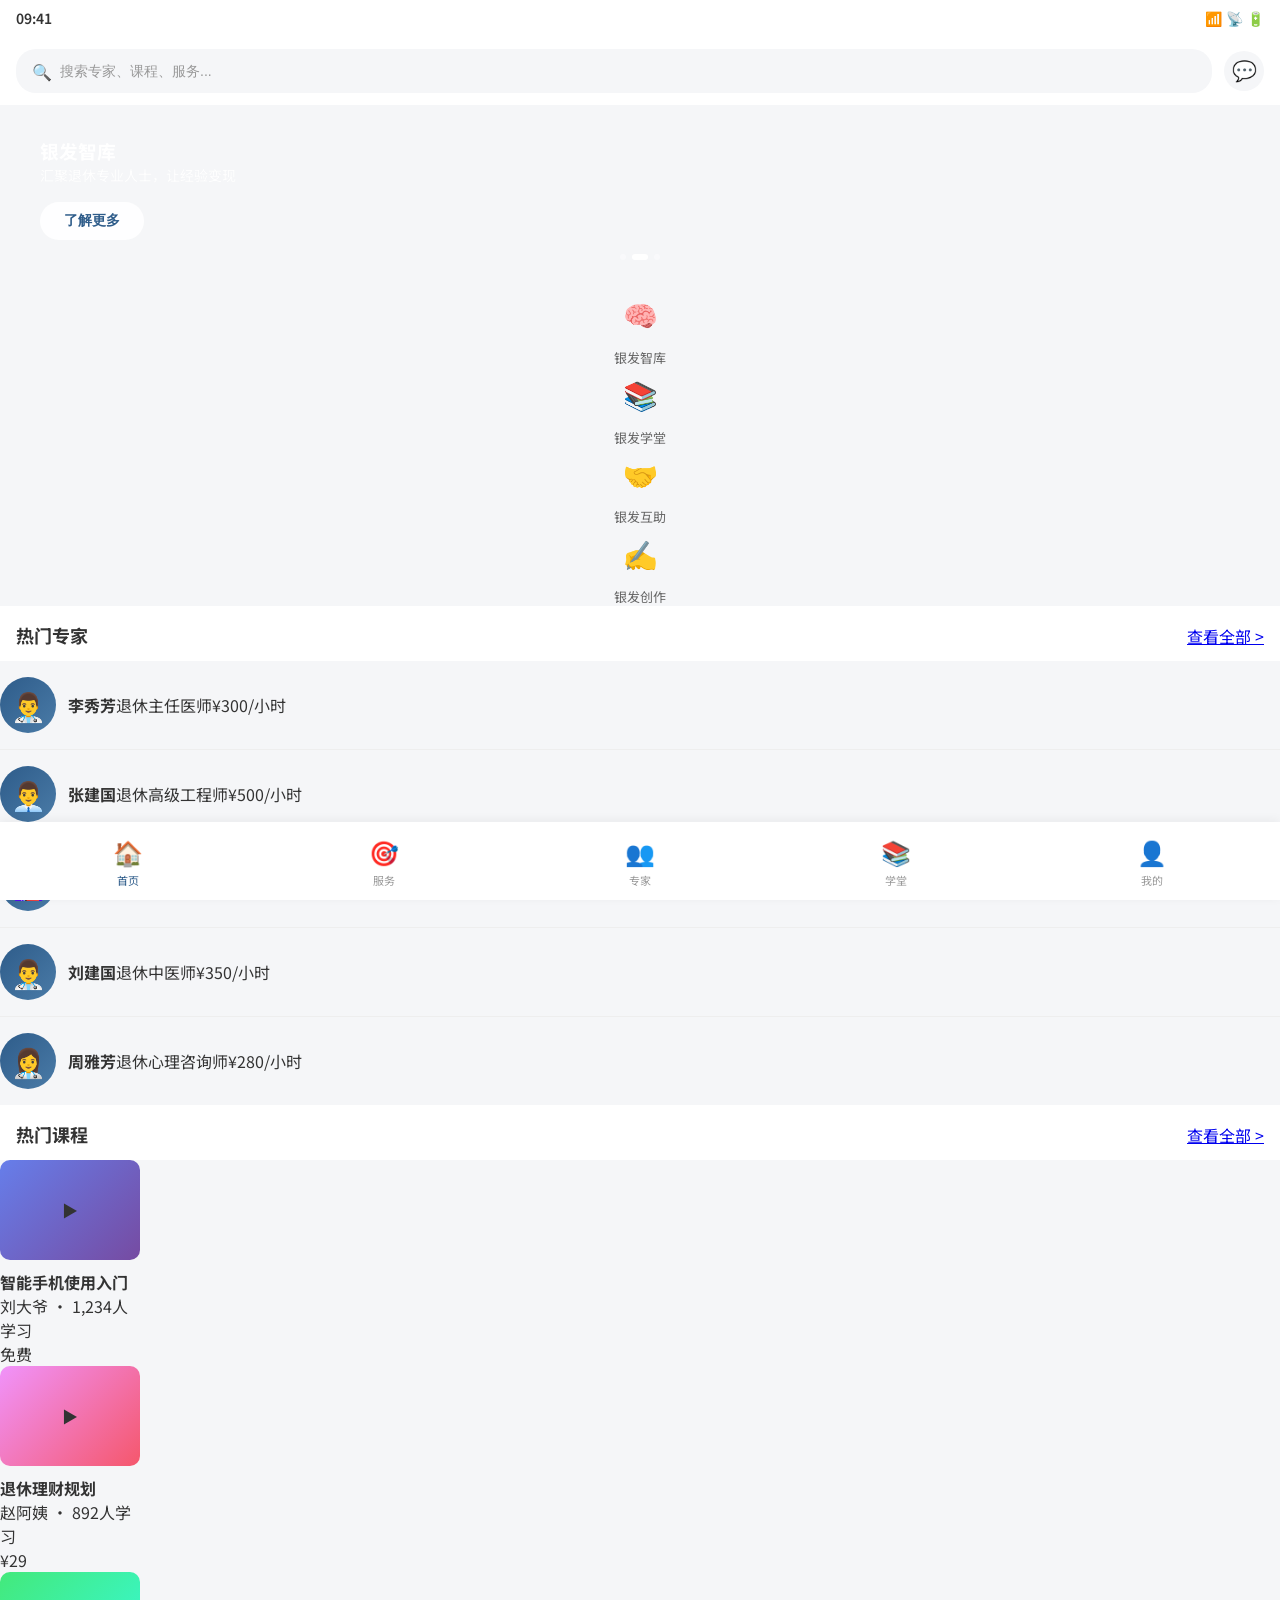
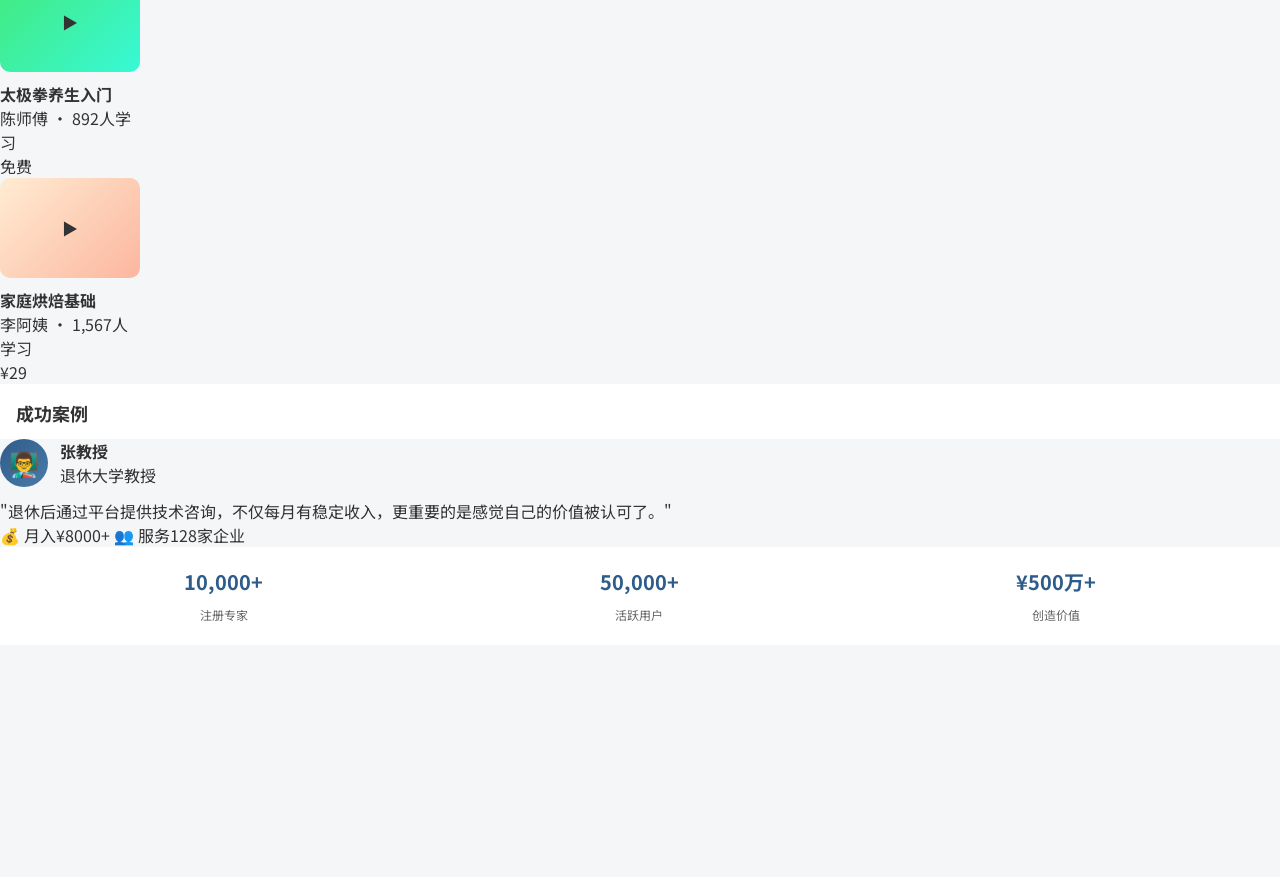
==== commit d7a44768: "添加3个课程和2个专家" ====
--- a/mobile.html
+++ b/mobile.html
@@ -38,7 +38,7 @@
     <section id="home" class="page active">
         <!-- 顶部状态栏 -->
         <div class="status-bar">
-            <span class="time">09:41</span>
+            <span class="time" id="clock">09:41</span>
             <div class="status-icons">
                 <span>📶</span>
                 <span>📡</span>
@@ -55,45 +55,152 @@
             <button class="msg-btn">💬</button>
         </div>
 
-        <!-- 轮播Banner -->
+        <!-- Banner轮播 -->
         <div class="banner-slider">
-            <div class="banner active" style="background: linear-gradient(135deg, #2E5C8A, #4A7BA7);">
+            <div class="banner active">
                 <div class="banner-content">
-                    <h2>重新定义银发经济</h2>
+                    <h3>重新定义银发经济</h3>
                     <p>老年人不只是消费者，更是价值创造者</p>
                     <button class="banner-btn">立即加入</button>
                 </div>
             </div>
-            <div class="banner" style="background: linear-gradient(135deg, #F5A623, #F7B84C);">
+            <div class="banner">
                 <div class="banner-content">
-                    <h2>银发智库招募</h2>
-                    <p>分享您的专业经验，获得收入与成就感</p>
-                    <button class="banner-btn">申请入驻</button>
+                    <h3>银发智库</h3>
+                    <p>汇聚退休专业人士，让经验变现</p>
+                    <button class="banner-btn">了解更多</button>
+                </div>
+            </div>
+            <div class="banner">
+                <div class="banner-content">
+                    <h3>银发学堂</h3>
+                    <p>老年人互相教授技能的双向学习平台</p>
+                    <button class="banner-btn">开始学习</button>
                 </div>
             </div>
             <div class="banner-dots">
                 <span class="dot active"></span>
                 <span class="dot"></span>
+                <span class="dot"></span>
             </div>
         </div>
 
         <!-- 快捷入口 -->
-        <div class="quick-entry">
+        <div class="quick-entries">
             <div class="entry-item" data-service="thinktank">
-                <div class="entry-icon" style="background: #E8F4FD;">🧠</div>
-                <span>银发智库</span>
+                <span class="entry-icon">🧠</span>
+                <span class="entry-text">银发智库</span>
             </div>
             <div class="entry-item" data-service="academy">
-                <div class="entry-icon" style="background: #FFF3E0;">📚</div>
-                <span>银发学堂</span>
+                <span class="entry-icon">📚</span>
+                <span class="entry-text">银发学堂</span>
             </div>
             <div class="entry-item" data-service="mutual">
-                <div class="entry-icon" style="background: #F3E5F5;">💝</div>
-                <span>银发互助</span>
+                <span class="entry-icon">🤝</span>
+                <span class="entry-text">银发互助</span>
             </div>
             <div class="entry-item" data-service="create">
-                <div class="entry-icon" style="background: #E8F5E9;">✍️</div>
-                <span>银发创作</span>
+                <span class="entry-icon">✍️</span>
+                <span class="entry-text">银发创作</span>
+            </div>
+        </div>
+
+        <!-- 热门专家 -->
+        <div class="section-header">
+            <h3>热门专家</h3>
+            <a href="#experts" class="view-all">查看全部 ></a>
+        </div>
+        <div class="experts-scroll">
+            <div class="expert-card-mini">
+                <div class="expert-avatar-mini">👨‍⚕️</div>
+                <h4>李秀芳</h4>
+                <p>退休主任医师</p>
+                <span class="expert-price">¥300/小时</span>
+            </div>
+            <div class="expert-card-mini">
+                <div class="expert-avatar-mini">👨‍💼</div>
+                <h4>张建国</h4>
+                <p>退休高级工程师</p>
+                <span class="expert-price">¥500/小时</span>
+            </div>
+            <div class="expert-card-mini">
+                <div class="expert-avatar-mini">👩‍🏫</div>
+                <h4>陈雅琴</h4>
+                <p>退休特级教师</p>
+                <span class="expert-price">¥200/小时</span>
+            </div>
+            <div class="expert-card-mini">
+                <div class="expert-avatar-mini">👨‍⚕️</div>
+                <h4>刘建国</h4>
+                <p>退休中医师</p>
+                <span class="expert-price">¥350/小时</span>
+            </div>
+            <div class="expert-card-mini">
+                <div class="expert-avatar-mini">👩‍⚕️</div>
+                <h4>周雅芳</h4>
+                <p>退休心理咨询师</p>
+                <span class="expert-price">¥280/小时</span>
+            </div>
+        </div>
+
+        <!-- 热门课程 -->
+        <div class="section-header">
+            <h3>热门课程</h3>
+            <a href="#courses" class="view-all">查看全部 ></a>
+        </div>
+        <div class="courses-scroll">
+            <div class="course-card-mini">
+                <div class="course-img" style="background: linear-gradient(135deg, #667eea 0%, #764ba2 100%);">
+                    <span class="course-play-mini">▶️</span>
+                </div>
+                <h4>智能手机使用入门</h4>
+                <p>刘大爷 · 1,234人学习</p>
+                <span class="course-tag free">免费</span>
+            </div>
+            <div class="course-card-mini">
+                <div class="course-img" style="background: linear-gradient(135deg, #f093fb 0%, #f5576c 100%);">
+                    <span class="course-play-mini">▶️</span>
+                </div>
+                <h4>退休理财规划</h4>
+                <p>赵阿姨 · 892人学习</p>
+                <span class="course-tag">¥29</span>
+            </div>
+            <div class="course-card-mini">
+                <div class="course-img" style="background: linear-gradient(135deg, #43e97b 0%, #38f9d7 100%);">
+                    <span class="course-play-mini">▶️</span>
+                </div>
+                <h4>太极拳养生入门</h4>
+                <p>陈师傅 · 892人学习</p>
+                <span class="course-tag free">免费</span>
+            </div>
+            <div class="course-card-mini">
+                <div class="course-img" style="background: linear-gradient(135deg, #ffecd2 0%, #fcb69f 100%);">
+                    <span class="course-play-mini">▶️</span>
+                </div>
+                <h4>家庭烘焙基础</h4>
+                <p>李阿姨 · 1,567人学习</p>
+                <span class="course-tag">¥29</span>
+            </div>
+        </div>
+
+        <!-- 成功案例 -->
+        <div class="section-header">
+            <h3>成功案例</h3>
+        </div>
+        <div class="success-stories">
+            <div class="story-card">
+                <div class="story-header">
+                    <span class="story-avatar">👨‍🏫</span>
+                    <div class="story-info">
+                        <h4>张教授</h4>
+                        <p>退休大学教授</p>
+                    </div>
+                </div>
+                <p class="story-content">"退休后通过平台提供技术咨询，不仅每月有稳定收入，更重要的是感觉自己的价值被认可了。"</p>
+                <div class="story-stats">
+                    <span>💰 月入¥8000+</span>
+                    <span>👥 服务128家企业</span>
+                </div>
             </div>
         </div>
 
@@ -113,140 +220,6 @@
             </div>
         </div>
 
-        <!-- 推荐专家 -->
-        <div class="section-header">
-            <h3>推荐专家</h3>
-            <a href="#experts" class="more-link">查看更多 ></a>
-        </div>
-
-        <div class="expert-list">
-            <div class="expert-card-mini">
-                <div class="expert-avatar-mini">👨‍⚕️</div>
-                <div class="expert-info-mini">
-                    <h4>李秀芳 <span class="expert-tag">主任医师</span></h4>
-                    <p>40年内科临床经验</p>
-                    <div class="expert-meta">
-                        <span class="rating">★ 5.0</span>
-                        <span class="price">¥300/小时</span>
-                    </div>
-                </div>
-                <button class="btn-book">预约</button>
-            </div>
-
-            <div class="expert-card-mini">
-                <div class="expert-avatar-mini">👨‍💼</div>
-                <div class="expert-info-mini">
-                    <h4>张建国 <span class="expert-tag">高级工程师</span></h4>
-                    <p>35年机械设计经验</p>
-                    <div class="expert-meta">
-                        <span class="rating">★ 4.9</span>
-                        <span class="price">¥500/小时</span>
-                    </div>
-                </div>
-                <button class="btn-book">预约</button>
-            </div>
-
-            <div class="expert-card-mini">
-                <div class="expert-avatar-mini">👩‍🏫</div>
-                <div class="expert-info-mini">
-                    <h4>陈雅琴 <span class="expert-tag">特级教师</span></h4>
-                    <p>38年中学语文教学</p>
-                    <div class="expert-meta">
-                        <span class="rating">★ 4.9</span>
-                        <span class="price">¥200/小时</span>
-                    </div>
-                </div>
-                <button class="btn-book">预约</button>
-            </div>
-        </div>
-
-        <!-- 热门课程 -->
-        <div class="section-header">
-            <h3>热门课程</h3>
-            <a href="#courses" class="more-link">查看更多 ></a>
-        </div>
-
-        <div class="course-scroll">
-            <div class="course-card-mini">
-                <div class="course-img" style="background: linear-gradient(135deg, #667eea 0%, #764ba2 100%);">
-                    <span class="course-icon">📱</span>
-                </div>
-                <div class="course-info-mini">
-                    <h4>智能手机使用入门</h4>
-                    <p>刘大爷 · 1,234人学习</p>
-                    <span class="course-price-free">免费</span>
-                </div>
-            </div>
-
-            <div class="course-card-mini">
-                <div class="course-img" style="background: linear-gradient(135deg, #f093fb 0%, #f5576c 100%);">
-                    <span class="course-icon">💰</span>
-                </div>
-                <div class="course-info-mini">
-                    <h4>退休理财规划</h4>
-                    <p>赵阿姨 · 892人学习</p>
-                    <span class="course-price">¥29</span>
-                </div>
-            </div>
-
-            <div class="course-card-mini">
-                <div class="course-img" style="background: linear-gradient(135deg, #4facfe 0%, #00f2fe 100%);">
-                    <span class="course-icon">🌺</span>
-                </div>
-                <div class="course-info-mini">
-                    <h4>家庭园艺技巧</h4>
-                    <p>孙奶奶 · 2,156人学习</p>
-                    <span class="course-price-free">免费</span>
-                </div>
-            </div>
-        </div>
-
-        <!-- 互助服务 -->
-        <div class="section-header">
-            <h3>互助服务</h3>
-            <a href="#" class="more-link">发布需求 ></a>
-        </div>
-
-        <div class="mutual-services">
-            <div class="mutual-card">
-                <span class="mutual-icon">👥</span>
-                <span class="mutual-name">陪伴聊天</span>
-                <span class="mutual-price">¥30/小时</span>
-            </div>
-            <div class="mutual-card">
-                <span class="mutual-icon">🏥</span>
-                <span class="mutual-name">就医陪同</span>
-                <span class="mutual-price">¥50/次</span>
-            </div>
-            <div class="mutual-card">
-                <span class="mutual-icon">🛒</span>
-                <span class="mutual-name">购物协助</span>
-                <span class="mutual-price">¥20/次</span>
-            </div>
-            <div class="mutual-card">
-                <span class="mutual-icon">📞</span>
-                <span class="mutual-name">电话关怀</span>
-                <span class="mutual-price">¥10/次</span>
-            </div>
-        </div>
-
-        <!-- 成功案例 -->
-        <div class="section-header">
-            <h3>成功案例</h3>
-        </div>
-
-        <div class="story-card-mini">
-            <div class="story-header">
-                <span class="story-avatar">👨‍🦳</span>
-                <div class="story-author">
-                    <h4>张大爷的故事</h4>
-                    <p>退休教师 | 平台讲师</p>
-                </div>
-            </div>
-            <p class="story-quote">"退休后感觉失去了价值，直到加入平台成为智能手机讲师。现在每月收入3000多元，更重要的是找到了生活的意义。"</p>
-        </div>
-
-        <!-- 底部留白 -->
         <div class="bottom-spacer"></div>
     </section>
 
@@ -256,85 +229,62 @@
             <h2>服务场景</h2>
         </div>
 
-        <div class="service-grid">
+        <!-- 服务卡片 -->
+        <div class="services-list">
             <div class="service-card-large" data-service="thinktank">
-                <div class="service-header" style="background: linear-gradient(135deg, #667eea 0%, #764ba2 100%);">
-                    <span class="service-icon-large">🧠</span>
+                <div class="service-icon-large">🧠</div>
+                <div class="service-info">
                     <h3>银发智库</h3>
-                    <p>经验变现，专业咨询</p>
-                </div>
-                <div class="service-body">
-                    <div class="service-stats-row">
-                        <span>2,000+ 专家入驻</span>
-                        <span>500+ 企业客户</span>
-                    </div>
-                    <ul class="service-list">
-                        <li>✓ 技术咨询与项目指导</li>
-                        <li>✓ 人才培养与培训</li>
-                        <li>✓ 企业顾问服务</li>
-                    </ul>
-                    <button class="btn-service-action">立即体验</button>
-                </div>
+                    <p>将退休专业人士的经验转化为可交易的服务能力</p>
+                    <div class="service-features">
+                        <span>✓ 技术咨询</span>
+                        <span>✓ 项目指导</span>
+                        <span>✓ 企业顾问</span>
+                    </div>
+                </div>
+                <button class="btn-service-action">进入</button>
             </div>
 
             <div class="service-card-large" data-service="academy">
-                <div class="service-header" style="background: linear-gradient(135deg, #f093fb 0%, #f5576c 100%);">
-                    <span class="service-icon-large">📚</span>
+                <div class="service-icon-large">📚</div>
+                <div class="service-info">
                     <h3>银发学堂</h3>
-                    <p>技能共享，互相学习</p>
-                </div>
-                <div class="service-body">
-                    <div class="service-stats-row">
-                        <span>1,000+ 精品课程</span>
-                        <span>5,000+ 讲师</span>
-                    </div>
-                    <ul class="service-list">
-                        <li>✓ 财务规划课程</li>
-                        <li>✓ 职场沟通技巧</li>
-                        <li>✓ 智能手机使用</li>
-                    </ul>
-                    <button class="btn-service-action">立即体验</button>
-                </div>
+                    <p>老年人互相教授技能的双向学习平台</p>
+                    <div class="service-features">
+                        <span>✓ 技能学习</span>
+                        <span>✓ 经验分享</span>
+                        <span>✓ 社区交流</span>
+                    </div>
+                </div>
+                <button class="btn-service-action">进入</button>
             </div>
 
             <div class="service-card-large" data-service="mutual">
-                <div class="service-header" style="background: linear-gradient(135deg, #4facfe 0%, #00f2fe 100%);">
-                    <span class="service-icon-large">💝</span>
+                <div class="service-icon-large">🤝</div>
+                <div class="service-info">
                     <h3>银发互助</h3>
-                    <p>情感陪伴，温暖相伴</p>
-                </div>
-                <div class="service-body">
-                    <div class="service-stats-row">
-                        <span>3,000+ 互助者</span>
-                        <span>10,000+ 服务</span>
-                    </div>
-                    <ul class="service-list">
-                        <li>✓ 陪伴聊天服务</li>
-                        <li>✓ 日常照护协助</li>
-                        <li>✓ 就医陪同服务</li>
-                    </ul>
-                    <button class="btn-service-action">立即体验</button>
-                </div>
+                    <p>活力老人陪伴和照护其他老年人</p>
+                    <div class="service-features">
+                        <span>✓ 陪伴聊天</span>
+                        <span>✓ 日常照护</span>
+                        <span>✓ 就医陪同</span>
+                    </div>
+                </div>
+                <button class="btn-service-action">进入</button>
             </div>
 
             <div class="service-card-large" data-service="create">
-                <div class="service-header" style="background: linear-gradient(135deg, #fa709a 0%, #fee140 100%);">
-                    <span class="service-icon-large">✍️</span>
+                <div class="service-icon-large">✍️</div>
+                <div class="service-info">
                     <h3>银发创作</h3>
-                    <p>内容创作，分享人生</p>
-                </div>
-                <div class="service-body">
-                    <div class="service-stats-row">
-                        <span>50,000+ 原创内容</span>
-                        <span>100万+ 阅读</span>
-                    </div>
-                    <ul class="service-list">
-                        <li>✓ 文章与故事分享</li>
-                        <li>✓ 视频内容创作</li>
-                        <li>✓ 直播互动交流</li>
-                    </ul>
-                    <button class="btn-service-action">立即体验</button>
-                </div>
+                    <p>支持老年人进行内容创作和分享</p>
+                    <div class="service-features">
+                        <span>✓ 文章分享</span>
+                        <span>✓ 视频创作</span>
+                        <span>✓ 直播互动</span>
+                    </div>
+                </div>
+                <button class="btn-service-action">进入</button>
             </div>
         </div>
 
@@ -347,24 +297,18 @@
             <h2>银发智库</h2>
         </div>
 
-        <!-- 搜索和筛选 -->
-        <div class="filter-bar">
-            <div class="search-box">
-                <span class="search-icon">🔍</span>
-                <input type="text" placeholder="搜索专家姓名、领域...">
-            </div>
-        </div>
-
+        <!-- 筛选标签 -->
         <div class="filter-tags">
             <span class="filter-tag active">全部</span>
-            <span class="filter-tag">技术专家</span>
-            <span class="filter-tag">医疗专家</span>
-            <span class="filter-tag">财务专家</span>
-            <span class="filter-tag">教育专家</span>
+            <span class="filter-tag">医疗健康</span>
+            <span class="filter-tag">技术工程</span>
+            <span class="filter-tag">教育培训</span>
+            <span class="filter-tag">财务金融</span>
+            <span class="filter-tag">心理咨询</span>
         </div>
 
         <!-- 专家列表 -->
-        <div class="expert-list-full">
+        <div class="experts-list-full">
             <div class="expert-card-full">
                 <div class="expert-header">
                     <span class="expert-avatar-full">👨‍⚕️</span>
@@ -464,6 +408,58 @@
                     <button class="btn-favorite">❤️</button>
                 </div>
             </div>
+
+            <!-- 新专家1：退休中医师 -->
+            <div class="expert-card-full">
+                <div class="expert-header">
+                    <span class="expert-avatar-full">👨‍⚕️</span>
+                    <div class="expert-title-full">
+                        <h4>刘建国 <span class="badge">认证</span></h4>
+                        <p>退休中医师 · 42年经验</p>
+                    </div>
+                    <span class="expert-price-full">¥350/小时</span>
+                </div>
+                <div class="expert-tags-full">
+                    <span class="tag-mini">中医调理</span>
+                    <span class="tag-mini">针灸推拿</span>
+                    <span class="tag-mini">养生保健</span>
+                </div>
+                <div class="expert-rating-full">
+                    <span class="stars">★★★★★</span>
+                    <span class="rating-text">5.0分 (198条评价)</span>
+                    <span class="service-count">已服务 423 人</span>
+                </div>
+                <div class="expert-actions">
+                    <button class="btn-consult">立即咨询</button>
+                    <button class="btn-favorite">🤍</button>
+                </div>
+            </div>
+
+            <!-- 新专家2：退休心理咨询师 -->
+            <div class="expert-card-full">
+                <div class="expert-header">
+                    <span class="expert-avatar-full">👩‍⚕️</span>
+                    <div class="expert-title-full">
+                        <h4>周雅芳 <span class="badge">认证</span></h4>
+                        <p>退休心理咨询师 · 25年经验</p>
+                    </div>
+                    <span class="expert-price-full">¥280/小时</span>
+                </div>
+                <div class="expert-tags-full">
+                    <span class="tag-mini">情绪疏导</span>
+                    <span class="tag-mini">家庭关系</span>
+                    <span class="tag-mini">退休适应</span>
+                </div>
+                <div class="expert-rating-full">
+                    <span class="stars">★★★★★</span>
+                    <span class="rating-text">4.9分 (156条评价)</span>
+                    <span class="service-count">已服务 289 人</span>
+                </div>
+                <div class="expert-actions">
+                    <button class="btn-consult">立即咨询</button>
+                    <button class="btn-favorite">🤍</button>
+                </div>
+            </div>
         </div>
 
         <div class="bottom-spacer"></div>
@@ -490,12 +486,12 @@
                 <span>兴趣爱好</span>
             </div>
             <div class="category-item">
-                <span class="category-icon">💪</span>
+                <span class="category-icon">🎨</span>
+                <span>艺术创作</span>
+            </div>
+            <div class="category-item">
+                <span class="category-icon">🏃</span>
                 <span>健康养生</span>
-            </div>
-            <div class="category-item">
-                <span class="category-icon">🎨</span>
-                <span>艺术文化</span>
             </div>
         </div>
 
@@ -538,7 +534,7 @@
             </div>
 
             <div class="course-card-full">
-                <div class="course-img-full" style="background: linear-gradient(135deg, #4facfe 0%, #00f2fe 100%);">
+                <div class="course-img-full" style="background: linear-gradient(135deg, #fa709a 0%, #fee140 100%);">
                     <span class="course-play">▶️</span>
                 </div>
                 <div class="course-content-full">
@@ -568,6 +564,63 @@
                     </div>
                     <div class="course-footer">
                         <span class="course-lessons">20节课 · 共6小时</span>
+                        <span class="course-price-tag">¥49</span>
+                    </div>
+                </div>
+            </div>
+
+            <!-- 新课程1：太极拳养生入门 -->
+            <div class="course-card-full">
+                <div class="course-img-full" style="background: linear-gradient(135deg, #43e97b 0%, #38f9d7 100%);">
+                    <span class="course-play">▶️</span>
+                </div>
+                <div class="course-content-full">
+                    <h4>太极拳养生入门 - 强身健体修身养性</h4>
+                    <p class="course-instructor">陈师傅 · 退休武术教练</p>
+                    <div class="course-meta-full">
+                        <span class="course-students">👥 892人学习</span>
+                        <span class="course-rating">★ 4.9分</span>
+                    </div>
+                    <div class="course-footer">
+                        <span class="course-lessons">15节课 · 共4小时</span>
+                        <span class="course-price-tag free">免费</span>
+                    </div>
+                </div>
+            </div>
+
+            <!-- 新课程2：家庭烘焙基础 -->
+            <div class="course-card-full">
+                <div class="course-img-full" style="background: linear-gradient(135deg, #ffecd2 0%, #fcb69f 100%);">
+                    <span class="course-play">▶️</span>
+                </div>
+                <div class="course-content-full">
+                    <h4>家庭烘焙基础 - 面包蛋糕轻松做</h4>
+                    <p class="course-instructor">李阿姨 · 退休面点师</p>
+                    <div class="course-meta-full">
+                        <span class="course-students">👥 1,567人学习</span>
+                        <span class="course-rating">★ 4.8分</span>
+                    </div>
+                    <div class="course-footer">
+                        <span class="course-lessons">10节课 · 共3小时</span>
+                        <span class="course-price-tag">¥29</span>
+                    </div>
+                </div>
+            </div>
+
+            <!-- 新课程3：手机摄影技巧 -->
+            <div class="course-card-full">
+                <div class="course-img-full" style="background: linear-gradient(135deg, #4facfe 0%, #00f2fe 100%);">
+                    <span class="course-play">▶️</span>
+                </div>
+                <div class="course-content-full">
+                    <h4>手机摄影技巧 - 记录美好生活瞬间</h4>
+                    <p class="course-instructor">张大爷 · 退休摄影师</p>
+                    <div class="course-meta-full">
+                        <span class="course-students">👥 2,341人学习</span>
+                        <span class="course-rating">★ 5.0分</span>
+                    </div>
+                    <div class="course-footer">
+                        <span class="course-lessons">12节课 · 共3.5小时</span>
                         <span class="course-price-tag">¥49</span>
                     </div>
                 </div>
@@ -639,43 +692,31 @@
         <!-- 其他功能 -->
         <div class="profile-menu">
             <div class="menu-item">
-                <span class="menu-icon">🏠</span>
-                <span class="menu-text">地址管理</span>
-                <span class="menu-arrow">></span>
-            </div>
-            <div class="menu-item">
-                <span class="menu-icon">💳</span>
-                <span class="menu-text">钱包</span>
-                <span class="menu-arrow">></span>
-            </div>
-            <div class="menu-item">
                 <span class="menu-icon">⚙️</span>
                 <span class="menu-text">设置</span>
                 <span class="menu-arrow">></span>
             </div>
             <div class="menu-item">
                 <span class="menu-icon">📞</span>
-                <span class="menu-text">联系客服</span>
+                <span class="menu-text">客服中心</span>
                 <span class="menu-arrow">></span>
             </div>
-        </div>
-
-        <!-- 平台信息 -->
-        <div class="platform-info">
-            <p>客服热线：400-888-8888</p>
-            <p>服务时间：9:00-18:00</p>
-            <p class="version">版本 1.0.0</p>
+            <div class="menu-item">
+                <span class="menu-icon">ℹ️</span>
+                <span class="menu-text">关于我们</span>
+                <span class="menu-arrow">></span>
+            </div>
         </div>
 
         <div class="bottom-spacer"></div>
     </section>
 
     <!-- 登录弹窗 -->
-    <div id="loginModal" class="modal">
+    <div class="modal" id="loginModal">
         <div class="modal-content">
             <div class="modal-header">
                 <h3>欢迎登录</h3>
-                <span class="modal-close">&times;</span>
+                <button class="modal-close">✕</button>
             </div>
             <form id="loginForm">
                 <div class="form-group">
@@ -684,14 +725,14 @@
                 </div>
                 <div class="form-group">
                     <label>验证码</label>
-                    <div class="verify-box">
+                    <div class="verify-group">
                         <input type="text" placeholder="请输入验证码" maxlength="6">
                         <button type="button" class="btn-get-code">获取验证码</button>
                     </div>
                 </div>
-                <button type="submit" class="btn-login-submit">登录</button>
+                <button type="submit" class="btn-submit">登录</button>
             </form>
-            <p class="login-tips">未注册手机号验证后将自动创建账号</p>
+            <p class="agreement">登录即表示同意《用户协议》和《隐私政策》</p>
         </div>
     </div>
 
